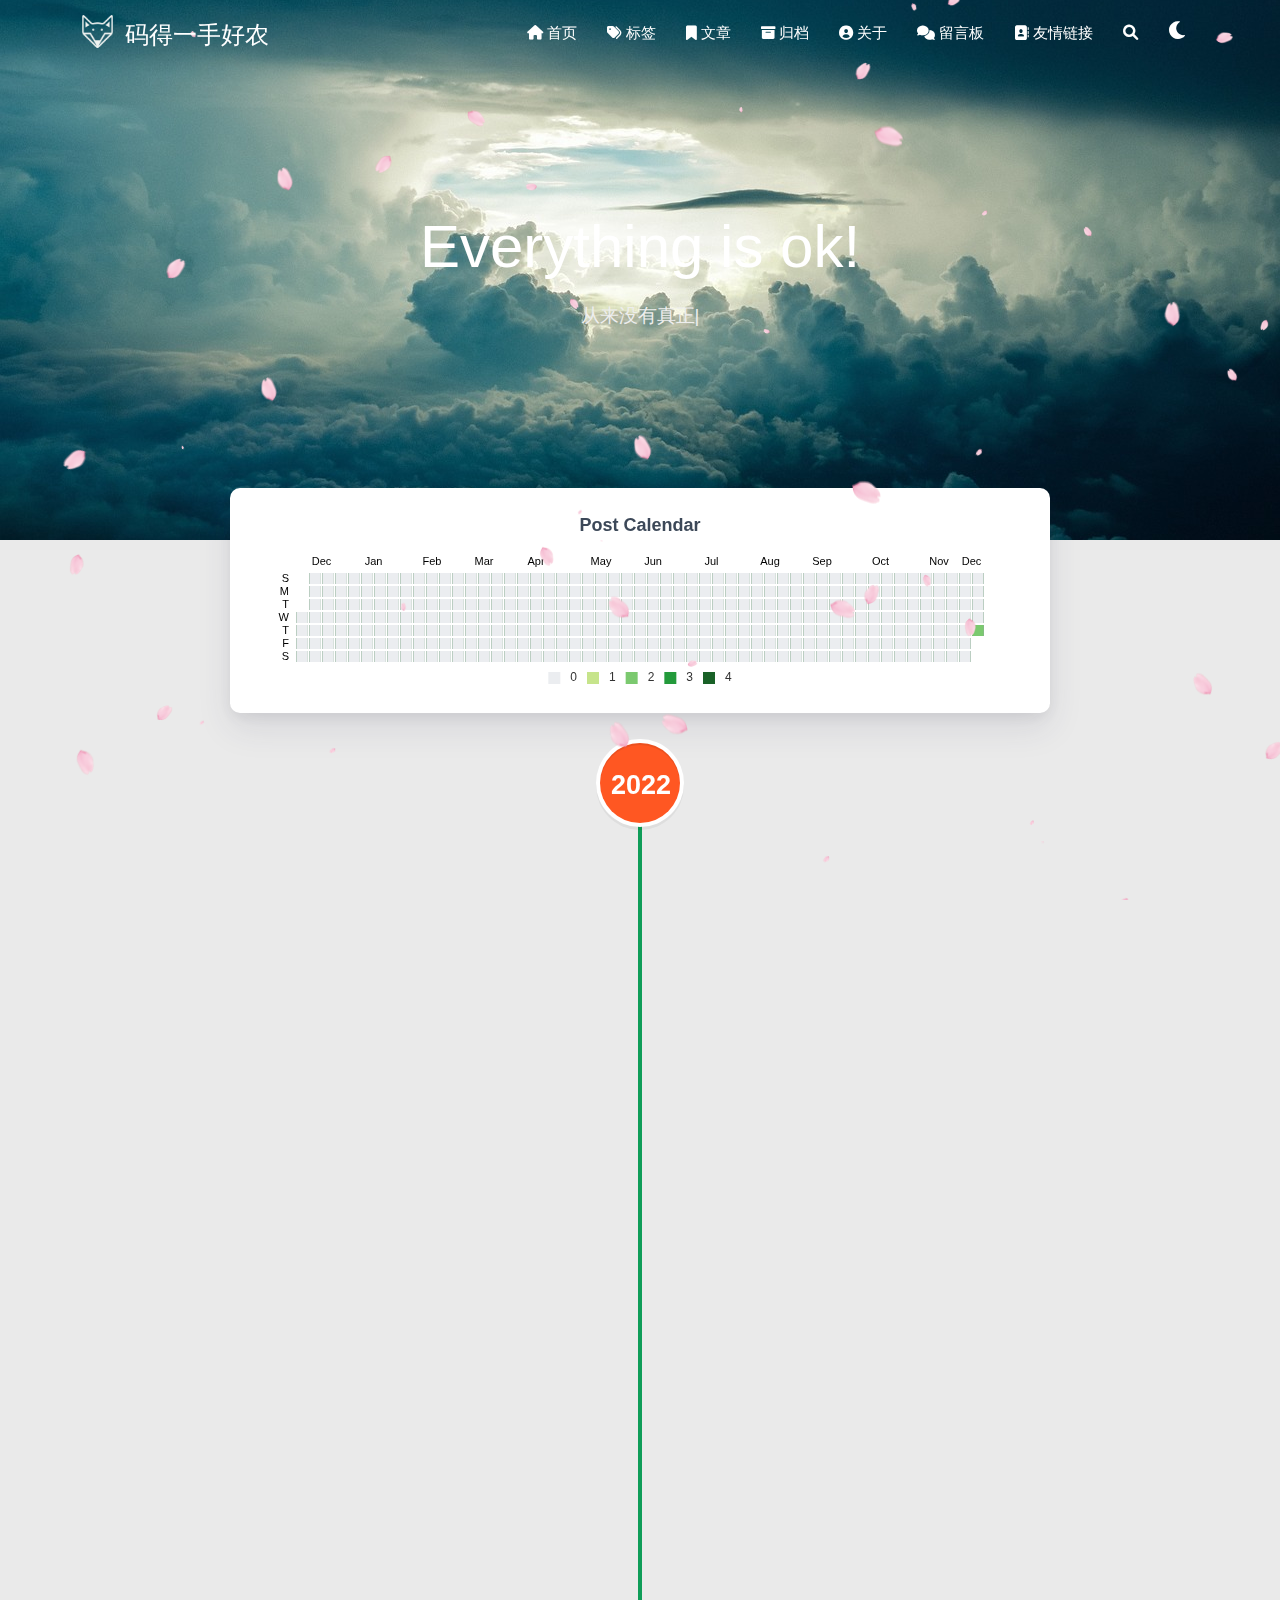
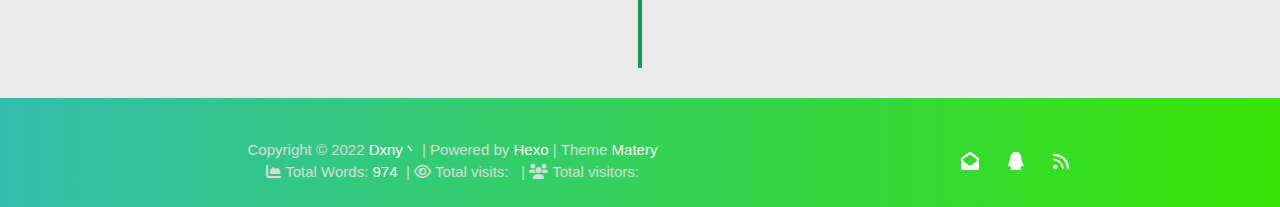
==== archives/index.html @ 0e5d5ebd "Site updated: 2022-12-08 14:45:37" ====
<!DOCTYPE HTML>
<html lang="zn-CN">


<head>
    <meta charset="utf-8">
    <meta name="keywords" content="Archives, 码得一手好农">
    <meta name="description" content="码得一手好农">
    <meta http-equiv="X-UA-Compatible" content="IE=edge">
    <meta name="viewport" content="width=device-width, initial-scale=1.0, user-scalable=no">
    <meta name="renderer" content="webkit|ie-stand|ie-comp">
    <meta name="mobile-web-app-capable" content="yes">
    <meta name="format-detection" content="telephone=no">
    <meta name="apple-mobile-web-app-capable" content="yes">
    <meta name="apple-mobile-web-app-status-bar-style" content="black-translucent">
    <meta name="referrer" content="no-referrer-when-downgrade">
    <!-- Global site tag (gtag.js) - Google Analytics -->


    <title>Archives | 码得一手好农</title>
    <link rel="icon" type="image/png" href="/favicon.png">
    


    <!-- bg-cover style     -->



<link rel="stylesheet" type="text/css" href="/libs/awesome/css/all.min.css">
<link rel="stylesheet" type="text/css" href="/libs/materialize/materialize.min.css">
<link rel="stylesheet" type="text/css" href="/libs/aos/aos.css">
<link rel="stylesheet" type="text/css" href="/libs/animate/animate.min.css">
<link rel="stylesheet" type="text/css" href="/libs/lightGallery/css/lightgallery.min.css">
<link rel="stylesheet" type="text/css" href="/css/matery.css">
<link rel="stylesheet" type="text/css" href="/css/my.css">
<link rel="stylesheet" type="text/css" href="/css/dark.css" media="none" onload="if(media!='all')media='all'">




    <link rel="stylesheet" href="/libs/tocbot/tocbot.css">
    <link rel="stylesheet" href="/css/post.css">




    
        <link rel="stylesheet" type="text/css" href="/css/reward.css">
    



    <script src="/libs/jquery/jquery-3.6.0.min.js"></script>

<meta name="generator" content="Hexo 6.3.0"><link rel="stylesheet" href="/css/prism-tomorrow.css" type="text/css"></head>


<body>
    <header class="navbar-fixed">
    <nav id="headNav" class="bg-color nav-transparent">
        <div id="navContainer" class="nav-wrapper container">
            <div class="brand-logo">
                <a href="/" class="waves-effect waves-light">
                    
                    <img src="/medias/logo.png" class="logo-img" alt="LOGO">
                    
                    <span class="logo-span">码得一手好农</span>
                </a>
            </div>
            

<a href="#" data-target="mobile-nav" class="sidenav-trigger button-collapse"><i class="fas fa-bars"></i></a>
<ul class="right nav-menu">
  
  <li class="hide-on-med-and-down nav-item">
    
    <a href="/" class="waves-effect waves-light">
      
      <i class="fas fa-home" style="zoom: 0.6;"></i>
      
      <span>首页</span>
    </a>
    
  </li>
  
  <li class="hide-on-med-and-down nav-item">
    
    <a href="/tags" class="waves-effect waves-light">
      
      <i class="fas fa-tags" style="zoom: 0.6;"></i>
      
      <span>标签</span>
    </a>
    
  </li>
  
  <li class="hide-on-med-and-down nav-item">
    
    <a href="/categories" class="waves-effect waves-light">
      
      <i class="fas fa-bookmark" style="zoom: 0.6;"></i>
      
      <span>文章</span>
    </a>
    
  </li>
  
  <li class="hide-on-med-and-down nav-item">
    
    <a href="/archives" class="waves-effect waves-light">
      
      <i class="fas fa-archive" style="zoom: 0.6;"></i>
      
      <span>归档</span>
    </a>
    
  </li>
  
  <li class="hide-on-med-and-down nav-item">
    
    <a href="/about" class="waves-effect waves-light">
      
      <i class="fas fa-user-circle" style="zoom: 0.6;"></i>
      
      <span>关于</span>
    </a>
    
  </li>
  
  <li class="hide-on-med-and-down nav-item">
    
    <a href="/contact" class="waves-effect waves-light">
      
      <i class="fas fa-comments" style="zoom: 0.6;"></i>
      
      <span>留言板</span>
    </a>
    
  </li>
  
  <li class="hide-on-med-and-down nav-item">
    
    <a href="/friends" class="waves-effect waves-light">
      
      <i class="fas fa-address-book" style="zoom: 0.6;"></i>
      
      <span>友情链接</span>
    </a>
    
  </li>
  
  <li>
    <a href="#searchModal" class="modal-trigger waves-effect waves-light">
      <i id="searchIcon" class="fas fa-search" title="Search" style="zoom: 0.85;"></i>
    </a>
  </li>
  <li>
    <a href="javascript:;" class="waves-effect waves-light" onclick="switchNightMode()" title="深色/浅色模式" >
      <i id="sum-moon-icon" class="fas fa-sun" style="zoom: 0.85;"></i>
    </a>
  </li>
</ul>


<div id="mobile-nav" class="side-nav sidenav">

    <div class="mobile-head bg-color">
        
        <img src="/medias/logo.png" class="logo-img circle responsive-img">
        
        <div class="logo-name">码得一手好农</div>
        <div class="logo-desc">
            
            Never really desperate, only the lost of the soul.
            
        </div>
    </div>

    <ul class="menu-list mobile-menu-list">
        
        <li class="m-nav-item">
	  
		<a href="/" class="waves-effect waves-light">
			
			    <i class="fa-fw fas fa-home"></i>
			
			首页
		</a>
          
        </li>
        
        <li class="m-nav-item">
	  
		<a href="/tags" class="waves-effect waves-light">
			
			    <i class="fa-fw fas fa-tags"></i>
			
			标签
		</a>
          
        </li>
        
        <li class="m-nav-item">
	  
		<a href="/categories" class="waves-effect waves-light">
			
			    <i class="fa-fw fas fa-bookmark"></i>
			
			文章
		</a>
          
        </li>
        
        <li class="m-nav-item">
	  
		<a href="/archives" class="waves-effect waves-light">
			
			    <i class="fa-fw fas fa-archive"></i>
			
			归档
		</a>
          
        </li>
        
        <li class="m-nav-item">
	  
		<a href="/about" class="waves-effect waves-light">
			
			    <i class="fa-fw fas fa-user-circle"></i>
			
			关于
		</a>
          
        </li>
        
        <li class="m-nav-item">
	  
		<a href="/contact" class="waves-effect waves-light">
			
			    <i class="fa-fw fas fa-comments"></i>
			
			留言板
		</a>
          
        </li>
        
        <li class="m-nav-item">
	  
		<a href="/friends" class="waves-effect waves-light">
			
			    <i class="fa-fw fas fa-address-book"></i>
			
			友情链接
		</a>
          
        </li>
        
        
        <li><div class="divider"></div></li>
        <li>
            <a href="https://github.com/blinkfox/hexo-theme-matery" class="waves-effect waves-light" target="_blank">
                <i class="fab fa-github-square fa-fw"></i>Fork Me
            </a>
        </li>
        
    </ul>
</div>


        </div>

        
            <style>
    .nav-transparent .github-corner {
        display: none !important;
    }

    .github-corner {
        position: absolute;
        z-index: 10;
        top: 0;
        right: 0;
        border: 0;
        transform: scale(1.1);
    }

    .github-corner svg {
        color: #0f9d58;
        fill: #fff;
        height: 64px;
        width: 64px;
    }

    .github-corner:hover .octo-arm {
        animation: a 0.56s ease-in-out;
    }

    .github-corner .octo-arm {
        animation: none;
    }

    @keyframes a {
        0%,
        to {
            transform: rotate(0);
        }
        20%,
        60% {
            transform: rotate(-25deg);
        }
        40%,
        80% {
            transform: rotate(10deg);
        }
    }
</style>

<a href="https://github.com/blinkfox/hexo-theme-matery" class="github-corner tooltipped hide-on-med-and-down" target="_blank"
   data-tooltip="Fork Me" data-position="left" data-delay="50">
    <svg viewBox="0 0 250 250" aria-hidden="true">
        <path d="M0,0 L115,115 L130,115 L142,142 L250,250 L250,0 Z"></path>
        <path d="M128.3,109.0 C113.8,99.7 119.0,89.6 119.0,89.6 C122.0,82.7 120.5,78.6 120.5,78.6 C119.2,72.0 123.4,76.3 123.4,76.3 C127.3,80.9 125.5,87.3 125.5,87.3 C122.9,97.6 130.6,101.9 134.4,103.2"
              fill="currentColor" style="transform-origin: 130px 106px;" class="octo-arm"></path>
        <path d="M115.0,115.0 C114.9,115.1 118.7,116.5 119.8,115.4 L133.7,101.6 C136.9,99.2 139.9,98.4 142.2,98.6 C133.8,88.0 127.5,74.4 143.8,58.0 C148.5,53.4 154.0,51.2 159.7,51.0 C160.3,49.4 163.2,43.6 171.4,40.1 C171.4,40.1 176.1,42.5 178.8,56.2 C183.1,58.6 187.2,61.8 190.9,65.4 C194.5,69.0 197.7,73.2 200.1,77.6 C213.8,80.2 216.3,84.9 216.3,84.9 C212.7,93.1 206.9,96.0 205.4,96.6 C205.1,102.4 203.0,107.8 198.3,112.5 C181.9,128.9 168.3,122.5 157.7,114.1 C157.9,116.9 156.7,120.9 152.7,124.9 L141.0,136.5 C139.8,137.7 141.6,141.9 141.8,141.8 Z"
              fill="currentColor" class="octo-body"></path>
    </svg>
</a>
        
    </nav>

</header>

    <div class="bg-cover pd-header about-cover">
    <div class="container">
    <div class="row">
    <div class="col s10 offset-s1 m8 offset-m2 l8 offset-l2">
        <div class="brand">
            <div class="title center-align">
                
                Everything is ok!
                
            </div>

            <div class="description center-align">
                
                <span id="subtitle"></span>
                <script src="/libs/typed/typed.js"></script>
                <script>
                    var typed = new Typed("#subtitle", {
                        strings: [ 
                            
                                "从来没有真正的绝境, 只有心灵的迷途",
                            
                                "Never really desperate, only the lost of the soul",
                            
                        ],
                        startDelay: 300,
                        typeSpeed: 100,
                        loop: true,
                        backSpeed: 50,
                        showCursor: true
                    });
                </script>
                
            </div>
        </div>
    </div>
</div>


<script>
    // 每天切换 banner 图.  Switch banner image every day.
    var bannerUrl = "/medias/banner/" + new Date().getDay() + '.jpg';
    $('.bg-cover').css('background-image', 'url(' + bannerUrl + ')');
</script>


    </div>
</div>

<main class="content">

    
    <div class="container archive-calendar">
    <div class="card">
        <div id="post-calendar" class="card-content"></div>
    </div>
</div>

<script type="text/javascript" src="/libs/echarts/echarts.min.js"></script>
<script type="text/javascript">
    let myChart = echarts.init(document.getElementById('post-calendar'));

    

    let option = {
        title: {
            top: 0,
            text: 'Post Calendar',
            left: 'center',
            textStyle: {
                color: '#3C4858'
            }
        },
        tooltip: {
            padding: 10,
            backgroundColor: '#555',
            borderColor: '#777',
            borderWidth: 1,
            formatter: function (obj) {
                var value = obj.value;
                return '<div style="font-size: 14px;">' + value[0] + '：' + value[1] + '</div>';
            }
        },
        visualMap: {
            show: true,
            showLabel: true,
            categories: [0, 1, 2, 3, 4],
            calculable: true,
            inRange: {
                symbol: 'rect',
                color: ['#ebedf0', '#c6e48b', '#7bc96f', '#239a3b', '#196127']
            },
            itemWidth: 12,
            itemHeight: 12,
            orient: 'horizontal',
            left: 'center',
            bottom: 0
        },
        calendar: [{
            left: 'center',
            range: ["2021-12-08", "2022-12-08"],
            cellSize: [13, 13],
            splitLine: {
                show: false
            },
            itemStyle: {
                color: '#196127',
                borderColor: '#fff',
                borderWidth: 2
            },
            yearLabel: {
                show: false
            },
            monthLabel: {
                nameMap: 'en',
                fontSize: 11
            },
            dayLabel: {
                formatter: '{start}  1st',
                nameMap: 'en',
                fontSize: 11
            }
        }],
        series: [{
            type: 'heatmap',
            coordinateSystem: 'calendar',
            calendarIndex: 0,
            data: [["2021-12-08", 0], ["2021-12-09", 0], ["2021-12-10", 0], ["2021-12-11", 0], ["2021-12-12", 0], ["2021-12-13", 0], ["2021-12-14", 0], ["2021-12-15", 0], ["2021-12-16", 0], ["2021-12-17", 0], ["2021-12-18", 0], ["2021-12-19", 0], ["2021-12-20", 0], ["2021-12-21", 0], ["2021-12-22", 0], ["2021-12-23", 0], ["2021-12-24", 0], ["2021-12-25", 0], ["2021-12-26", 0], ["2021-12-27", 0], ["2021-12-28", 0], ["2021-12-29", 0], ["2021-12-30", 0], ["2021-12-31", 0], ["2022-01-01", 0], ["2022-01-02", 0], ["2022-01-03", 0], ["2022-01-04", 0], ["2022-01-05", 0], ["2022-01-06", 0], ["2022-01-07", 0], ["2022-01-08", 0], ["2022-01-09", 0], ["2022-01-10", 0], ["2022-01-11", 0], ["2022-01-12", 0], ["2022-01-13", 0], ["2022-01-14", 0], ["2022-01-15", 0], ["2022-01-16", 0], ["2022-01-17", 0], ["2022-01-18", 0], ["2022-01-19", 0], ["2022-01-20", 0], ["2022-01-21", 0], ["2022-01-22", 0], ["2022-01-23", 0], ["2022-01-24", 0], ["2022-01-25", 0], ["2022-01-26", 0], ["2022-01-27", 0], ["2022-01-28", 0], ["2022-01-29", 0], ["2022-01-30", 0], ["2022-01-31", 0], ["2022-02-01", 0], ["2022-02-02", 0], ["2022-02-03", 0], ["2022-02-04", 0], ["2022-02-05", 0], ["2022-02-06", 0], ["2022-02-07", 0], ["2022-02-08", 0], ["2022-02-09", 0], ["2022-02-10", 0], ["2022-02-11", 0], ["2022-02-12", 0], ["2022-02-13", 0], ["2022-02-14", 0], ["2022-02-15", 0], ["2022-02-16", 0], ["2022-02-17", 0], ["2022-02-18", 0], ["2022-02-19", 0], ["2022-02-20", 0], ["2022-02-21", 0], ["2022-02-22", 0], ["2022-02-23", 0], ["2022-02-24", 0], ["2022-02-25", 0], ["2022-02-26", 0], ["2022-02-27", 0], ["2022-02-28", 0], ["2022-03-01", 0], ["2022-03-02", 0], ["2022-03-03", 0], ["2022-03-04", 0], ["2022-03-05", 0], ["2022-03-06", 0], ["2022-03-07", 0], ["2022-03-08", 0], ["2022-03-09", 0], ["2022-03-10", 0], ["2022-03-11", 0], ["2022-03-12", 0], ["2022-03-13", 0], ["2022-03-14", 0], ["2022-03-15", 0], ["2022-03-16", 0], ["2022-03-17", 0], ["2022-03-18", 0], ["2022-03-19", 0], ["2022-03-20", 0], ["2022-03-21", 0], ["2022-03-22", 0], ["2022-03-23", 0], ["2022-03-24", 0], ["2022-03-25", 0], ["2022-03-26", 0], ["2022-03-27", 0], ["2022-03-28", 0], ["2022-03-29", 0], ["2022-03-30", 0], ["2022-03-31", 0], ["2022-04-01", 0], ["2022-04-02", 0], ["2022-04-03", 0], ["2022-04-04", 0], ["2022-04-05", 0], ["2022-04-06", 0], ["2022-04-07", 0], ["2022-04-08", 0], ["2022-04-09", 0], ["2022-04-10", 0], ["2022-04-11", 0], ["2022-04-12", 0], ["2022-04-13", 0], ["2022-04-14", 0], ["2022-04-15", 0], ["2022-04-16", 0], ["2022-04-17", 0], ["2022-04-18", 0], ["2022-04-19", 0], ["2022-04-20", 0], ["2022-04-21", 0], ["2022-04-22", 0], ["2022-04-23", 0], ["2022-04-24", 0], ["2022-04-25", 0], ["2022-04-26", 0], ["2022-04-27", 0], ["2022-04-28", 0], ["2022-04-29", 0], ["2022-04-30", 0], ["2022-05-01", 0], ["2022-05-02", 0], ["2022-05-03", 0], ["2022-05-04", 0], ["2022-05-05", 0], ["2022-05-06", 0], ["2022-05-07", 0], ["2022-05-08", 0], ["2022-05-09", 0], ["2022-05-10", 0], ["2022-05-11", 0], ["2022-05-12", 0], ["2022-05-13", 0], ["2022-05-14", 0], ["2022-05-15", 0], ["2022-05-16", 0], ["2022-05-17", 0], ["2022-05-18", 0], ["2022-05-19", 0], ["2022-05-20", 0], ["2022-05-21", 0], ["2022-05-22", 0], ["2022-05-23", 0], ["2022-05-24", 0], ["2022-05-25", 0], ["2022-05-26", 0], ["2022-05-27", 0], ["2022-05-28", 0], ["2022-05-29", 0], ["2022-05-30", 0], ["2022-05-31", 0], ["2022-06-01", 0], ["2022-06-02", 0], ["2022-06-03", 0], ["2022-06-04", 0], ["2022-06-05", 0], ["2022-06-06", 0], ["2022-06-07", 0], ["2022-06-08", 0], ["2022-06-09", 0], ["2022-06-10", 0], ["2022-06-11", 0], ["2022-06-12", 0], ["2022-06-13", 0], ["2022-06-14", 0], ["2022-06-15", 0], ["2022-06-16", 0], ["2022-06-17", 0], ["2022-06-18", 0], ["2022-06-19", 0], ["2022-06-20", 0], ["2022-06-21", 0], ["2022-06-22", 0], ["2022-06-23", 0], ["2022-06-24", 0], ["2022-06-25", 0], ["2022-06-26", 0], ["2022-06-27", 0], ["2022-06-28", 0], ["2022-06-29", 0], ["2022-06-30", 0], ["2022-07-01", 0], ["2022-07-02", 0], ["2022-07-03", 0], ["2022-07-04", 0], ["2022-07-05", 0], ["2022-07-06", 0], ["2022-07-07", 0], ["2022-07-08", 0], ["2022-07-09", 0], ["2022-07-10", 0], ["2022-07-11", 0], ["2022-07-12", 0], ["2022-07-13", 0], ["2022-07-14", 0], ["2022-07-15", 0], ["2022-07-16", 0], ["2022-07-17", 0], ["2022-07-18", 0], ["2022-07-19", 0], ["2022-07-20", 0], ["2022-07-21", 0], ["2022-07-22", 0], ["2022-07-23", 0], ["2022-07-24", 0], ["2022-07-25", 0], ["2022-07-26", 0], ["2022-07-27", 0], ["2022-07-28", 0], ["2022-07-29", 0], ["2022-07-30", 0], ["2022-07-31", 0], ["2022-08-01", 0], ["2022-08-02", 0], ["2022-08-03", 0], ["2022-08-04", 0], ["2022-08-05", 0], ["2022-08-06", 0], ["2022-08-07", 0], ["2022-08-08", 0], ["2022-08-09", 0], ["2022-08-10", 0], ["2022-08-11", 0], ["2022-08-12", 0], ["2022-08-13", 0], ["2022-08-14", 0], ["2022-08-15", 0], ["2022-08-16", 0], ["2022-08-17", 0], ["2022-08-18", 0], ["2022-08-19", 0], ["2022-08-20", 0], ["2022-08-21", 0], ["2022-08-22", 0], ["2022-08-23", 0], ["2022-08-24", 0], ["2022-08-25", 0], ["2022-08-26", 0], ["2022-08-27", 0], ["2022-08-28", 0], ["2022-08-29", 0], ["2022-08-30", 0], ["2022-08-31", 0], ["2022-09-01", 0], ["2022-09-02", 0], ["2022-09-03", 0], ["2022-09-04", 0], ["2022-09-05", 0], ["2022-09-06", 0], ["2022-09-07", 0], ["2022-09-08", 0], ["2022-09-09", 0], ["2022-09-10", 0], ["2022-09-11", 0], ["2022-09-12", 0], ["2022-09-13", 0], ["2022-09-14", 0], ["2022-09-15", 0], ["2022-09-16", 0], ["2022-09-17", 0], ["2022-09-18", 0], ["2022-09-19", 0], ["2022-09-20", 0], ["2022-09-21", 0], ["2022-09-22", 0], ["2022-09-23", 0], ["2022-09-24", 0], ["2022-09-25", 0], ["2022-09-26", 0], ["2022-09-27", 0], ["2022-09-28", 0], ["2022-09-29", 0], ["2022-09-30", 0], ["2022-10-01", 0], ["2022-10-02", 0], ["2022-10-03", 0], ["2022-10-04", 0], ["2022-10-05", 0], ["2022-10-06", 0], ["2022-10-07", 0], ["2022-10-08", 0], ["2022-10-09", 0], ["2022-10-10", 0], ["2022-10-11", 0], ["2022-10-12", 0], ["2022-10-13", 0], ["2022-10-14", 0], ["2022-10-15", 0], ["2022-10-16", 0], ["2022-10-17", 0], ["2022-10-18", 0], ["2022-10-19", 0], ["2022-10-20", 0], ["2022-10-21", 0], ["2022-10-22", 0], ["2022-10-23", 0], ["2022-10-24", 0], ["2022-10-25", 0], ["2022-10-26", 0], ["2022-10-27", 0], ["2022-10-28", 0], ["2022-10-29", 0], ["2022-10-30", 0], ["2022-10-31", 0], ["2022-11-01", 0], ["2022-11-02", 0], ["2022-11-03", 0], ["2022-11-04", 0], ["2022-11-05", 0], ["2022-11-06", 0], ["2022-11-07", 0], ["2022-11-08", 0], ["2022-11-09", 0], ["2022-11-10", 0], ["2022-11-11", 0], ["2022-11-12", 0], ["2022-11-13", 0], ["2022-11-14", 0], ["2022-11-15", 0], ["2022-11-16", 0], ["2022-11-17", 0], ["2022-11-18", 0], ["2022-11-19", 0], ["2022-11-20", 0], ["2022-11-21", 0], ["2022-11-22", 0], ["2022-11-23", 0], ["2022-11-24", 0], ["2022-11-25", 0], ["2022-11-26", 0], ["2022-11-27", 0], ["2022-11-28", 0], ["2022-11-29", 0], ["2022-11-30", 0], ["2022-12-01", 0], ["2022-12-02", 0], ["2022-12-03", 0], ["2022-12-04", 0], ["2022-12-05", 0], ["2022-12-06", 0], ["2022-12-07", 0], ["2022-12-08", 2]]
        }]

    };

    myChart.setOption(option);
</script>

    

    

    <div id="cd-timeline" class="container">
        
        <div class="cd-timeline-block">

            
            
            
            <div class="cd-timeline-img year" data-aos="zoom-in-up">
                <a href="/archives/2022">2022</a>
            </div>
            

            
            
            
            <div class="cd-timeline-img month" data-aos="zoom-in-up">
                <a href="/archives/2022/12">12</a>
            </div>
            

            
            <div class="cd-timeline-img day" data-aos="zoom-in-up">
                <span>08</span>
            </div>
            <article class="cd-timeline-content" data-aos="fade-up">
                <div class="article col s12 m6">
                    <div class="card">
                        <a href="/2022/12/08/%E5%85%B3%E4%BA%8E%E9%83%A8%E7%BD%B2hexo%E6%95%99%E7%A8%8B/">
                            <div class="card-image">
                                
                                <img src="https://pic.imgdb.cn/item/63918332b1fccdcd369b5c14.png" class="responsive-img" alt="关于部署hexo教程">
                                
                                <span class="card-title">关于部署hexo教程</span>
                            </div>
                        </a>
                        <div class="card-content article-content">
                            <div class="summary block-with-text">
                                
                                    hexo,nodejs,cmd
                                
                            </div>
                            <div class="publish-info">
                                <span class="publish-date">
                                    <i class="far fa-clock fa-fw icon-date"></i>2022-12-08
                                </span>
                                <span class="publish-author">
                                    
                                    <i class="fas fa-bookmark fa-fw icon-category"></i>
                                    
                                    <a href="/categories/Markdown/" class="post-category">
                                    Markdown
                                    </a>
                                    
                                    
                                </span>
                            </div>
                        </div>

                        
                        <div class="card-action article-tags">
                            
                            <a href="/tags/Typora/"><span class="chip bg-color">Typora</span></a>
                            
                            <a href="/tags/Markdown/"><span class="chip bg-color">Markdown</span></a>
                            
                        </div>
                        
                    </div>
                </div>
            </article>
        </div>
        
        <div class="cd-timeline-block">

            
            

            
            

            
            <div class="cd-timeline-img day" data-aos="zoom-in-up">
                <span>08</span>
            </div>
            <article class="cd-timeline-content" data-aos="fade-up">
                <div class="article col s12 m6">
                    <div class="card">
                        <a href="/2022/12/08/hello-world/">
                            <div class="card-image">
                                
                                
                                <img src="/medias/featureimages/12.jpg" class="responsive-img" alt="Hello World">
                                
                                <span class="card-title">Hello World</span>
                            </div>
                        </a>
                        <div class="card-content article-content">
                            <div class="summary block-with-text">
                                
                                    Welcome to Hexo! This is your very first post. Check documentation for more info. If you get any problems when using Hex
                                
                            </div>
                            <div class="publish-info">
                                <span class="publish-date">
                                    <i class="far fa-clock fa-fw icon-date"></i>2022-12-08
                                </span>
                                <span class="publish-author">
                                    
                                    <i class="fas fa-user fa-fw"></i>
                                    Dxny丶
                                    
                                </span>
                            </div>
                        </div>

                        
                    </div>
                </div>
            </article>
        </div>
        
    </div>

</main>




    <footer class="page-footer bg-color">
    
        <link rel="stylesheet" href="/libs/aplayer/APlayer.min.css">
<style>
    .aplayer .aplayer-lrc p {
        
        display: none;
        
        font-size: 12px;
        font-weight: 700;
        line-height: 16px !important;
    }

    .aplayer .aplayer-lrc p.aplayer-lrc-current {
        
        display: none;
        
        font-size: 15px;
        color: #42b983;
    }

    
    .aplayer.aplayer-fixed.aplayer-narrow .aplayer-body {
        left: -66px !important;
    }

    .aplayer.aplayer-fixed.aplayer-narrow .aplayer-body:hover {
        left: 0px !important;
    }

    
</style>
<div class="">
    
    <div class="row">
        <meting-js class="col l8 offset-l2 m10 offset-m1 s12"
                   server="netease"
                   type="playlist"
                   id="868565777"
                   fixed='true'
                   autoplay='false'
                   theme='#42b983'
                   loop='all'
                   order='random'
                   preload='auto'
                   volume='0.7'
                   list-folded='true'
        >
        </meting-js>
    </div>
</div>

<script src="/libs/aplayer/APlayer.min.js"></script>
<script src="/libs/aplayer/Meting.min.js"></script>

    

    <div class="container row center-align"
         style="margin-bottom: 0px !important;">
        <div class="col s12 m8 l8 copy-right">
            Copyright&nbsp;&copy;
            
                <span id="year">2022</span>
            
            <a href="/about" target="_blank">Dxny丶</a>
            |&nbsp;Powered by&nbsp;<a href="https://hexo.io/" target="_blank">Hexo</a>
            |&nbsp;Theme&nbsp;<a href="https://github.com/blinkfox/hexo-theme-matery" target="_blank">Matery</a>
            <br>
            
                &nbsp;<i class="fas fa-chart-area"></i>&nbsp;Total Words:&nbsp;<span
                        class="white-color">974</span>
            
            
            
                
            
            
                <span id="busuanzi_container_site_pv">
                &nbsp;|&nbsp;<i class="far fa-eye"></i>&nbsp;Total visits:&nbsp;
                    <span id="busuanzi_value_site_pv" class="white-color"></span>
            </span>
            
            
                <span id="busuanzi_container_site_uv">
                &nbsp;|&nbsp;<i class="fas fa-users"></i>&nbsp;Total visitors:&nbsp;
                    <span id="busuanzi_value_site_uv" class="white-color"></span>
            </span>
            
            <br>

            <!-- 运行天数提醒. -->
            
            <br>
            
        </div>
        <div class="col s12 m4 l4 social-link social-statis">


    <a href="mailto:911394105@qq.com" class="tooltipped" target="_blank" data-tooltip="邮件联系我" data-position="top" data-delay="50">
        <i class="fas fa-envelope-open"></i>
    </a>







    <a href="tencent://AddContact/?fromId=50&fromSubId=1&subcmd=all&uin=911394105" class="tooltipped" target="_blank" data-tooltip="QQ联系我: 911394105" data-position="top" data-delay="50">
        <i class="fab fa-qq"></i>
    </a>







    <a href="/atom.xml" class="tooltipped" target="_blank" data-tooltip="RSS 订阅" data-position="top" data-delay="50">
        <i class="fas fa-rss"></i>
    </a>

</div>
    </div>
</footer>

<div class="progress-bar"></div>


    <!-- 搜索遮罩框 -->
<div id="searchModal" class="modal">
    <div class="modal-content">
        <div class="search-header">
            <span class="title"><i class="fas fa-search"></i>&nbsp;&nbsp;Search</span>
            <input type="search" id="searchInput" name="s" placeholder="Please enter a search keyword"
                   class="search-input">
        </div>
        <div id="searchResult"></div>
    </div>
</div>

<script type="text/javascript">
$(function () {
    var searchFunc = function (path, search_id, content_id) {
        'use strict';
        $.ajax({
            url: path,
            dataType: "xml",
            success: function (xmlResponse) {
                // get the contents from search data
                var datas = $("entry", xmlResponse).map(function () {
                    return {
                        title: $("title", this).text(),
                        content: $("content", this).text(),
                        url: $("url", this).text()
                    };
                }).get();
                var $input = document.getElementById(search_id);
                var $resultContent = document.getElementById(content_id);
                $input.addEventListener('input', function () {
                    var str = '<ul class=\"search-result-list\">';
                    var keywords = this.value.trim().toLowerCase().split(/[\s\-]+/);
                    $resultContent.innerHTML = "";
                    if (this.value.trim().length <= 0) {
                        return;
                    }
                    // perform local searching
                    datas.forEach(function (data) {
                        var isMatch = true;
                        var data_title = data.title.trim().toLowerCase();
                        var data_content = data.content.trim().replace(/<[^>]+>/g, "").toLowerCase();
                        var data_url = data.url;
                        data_url = data_url.indexOf('/') === 0 ? data.url : '/' + data_url;
                        var index_title = -1;
                        var index_content = -1;
                        var first_occur = -1;
                        // only match artiles with not empty titles and contents
                        if (data_title !== '' && data_content !== '') {
                            keywords.forEach(function (keyword, i) {
                                index_title = data_title.indexOf(keyword);
                                index_content = data_content.indexOf(keyword);
                                if (index_title < 0 && index_content < 0) {
                                    isMatch = false;
                                } else {
                                    if (index_content < 0) {
                                        index_content = 0;
                                    }
                                    if (i === 0) {
                                        first_occur = index_content;
                                    }
                                }
                            });
                        }
                        // show search results
                        if (isMatch) {
                            str += "<li><a href='" + data_url + "' class='search-result-title'>" + data_title + "</a>";
                            var content = data.content.trim().replace(/<[^>]+>/g, "");
                            if (first_occur >= 0) {
                                // cut out 100 characters
                                var start = first_occur - 20;
                                var end = first_occur + 80;
                                if (start < 0) {
                                    start = 0;
                                }
                                if (start === 0) {
                                    end = 100;
                                }
                                if (end > content.length) {
                                    end = content.length;
                                }
                                var match_content = content.substr(start, end);
                                // highlight all keywords
                                keywords.forEach(function (keyword) {
                                    var regS = new RegExp(keyword, "gi");
                                    match_content = match_content.replace(regS, "<em class=\"search-keyword\">" + keyword + "</em>");
                                });

                                str += "<p class=\"search-result\">" + match_content + "...</p>"
                            }
                            str += "</li>";
                        }
                    });
                    str += "</ul>";
                    $resultContent.innerHTML = str;
                });
            }
        });
    };

    searchFunc('/search.xml', 'searchInput', 'searchResult');
});
</script>

    <!-- 白天和黑夜主题 -->
<div class="stars-con">
    <div id="stars"></div>
    <div id="stars2"></div>
    <div id="stars3"></div>  
</div>

<script>
    function switchNightMode() {
        $('<div class="Cuteen_DarkSky"><div class="Cuteen_DarkPlanet"></div></div>').appendTo($('body')),
        setTimeout(function () {
            $('body').hasClass('DarkMode') 
            ? ($('body').removeClass('DarkMode'), localStorage.setItem('isDark', '0'), $('#sum-moon-icon').removeClass("fa-sun").addClass('fa-moon')) 
            : ($('body').addClass('DarkMode'), localStorage.setItem('isDark', '1'), $('#sum-moon-icon').addClass("fa-sun").removeClass('fa-moon')),
            
            setTimeout(function () {
            $('.Cuteen_DarkSky').fadeOut(1e3, function () {
                $(this).remove()
            })
            }, 2e3)
        })
    }
</script>

    <!-- 回到顶部按钮 -->
<div id="backTop" class="top-scroll">
    <a class="btn-floating btn-large waves-effect waves-light" href="#!">
        <i class="fas fa-arrow-up"></i>
    </a>
</div>


    <script src="/libs/materialize/materialize.min.js"></script>
    <script src="/libs/masonry/masonry.pkgd.min.js"></script>
    <script src="/libs/aos/aos.js"></script>
    <script src="/libs/scrollprogress/scrollProgress.min.js"></script>
    <script src="/libs/lightGallery/js/lightgallery-all.min.js"></script>
    <script src="/js/matery.js"></script>

    

    
        
        <script type="text/javascript">
            // 只在桌面版网页启用特效
            var windowWidth = $(window).width();
            if (windowWidth > 768) {
                document.write('<script type="text/javascript" src="/libs/others/sakura.js"><\/script>');
            }
        </script>
    

    <!-- 雪花特效 -->
    

    <!-- 鼠标星星特效 -->
    

     
        <script src="https://ssl.captcha.qq.com/TCaptcha.js"></script>
        <script src="/libs/others/TencentCaptcha.js"></script>
        <button id="TencentCaptcha" data-appid="xxxxxxxxxx" data-cbfn="callback" type="button" hidden></button>
    

    <!-- Baidu Analytics -->

    <!-- Baidu Push -->

<script>
    (function () {
        var bp = document.createElement('script');
        var curProtocol = window.location.protocol.split(':')[0];
        if (curProtocol === 'https') {
            bp.src = 'https://zz.bdstatic.com/linksubmit/push.js';
        } else {
            bp.src = 'http://push.zhanzhang.baidu.com/push.js';
        }
        var s = document.getElementsByTagName("script")[0];
        s.parentNode.insertBefore(bp, s);
    })();
</script>

    
    <script src="/libs/others/clicklove.js" async="async"></script>
    
    
    <script async src="/libs/others/busuanzi.pure.mini.js"></script>
    

    

    

    <!--腾讯兔小巢-->
    
    

    

    

    
    <script src="/libs/instantpage/instantpage.js" type="module"></script>
    

</body>

</html>
---- libs/lightGallery/css/lightgallery.min.css ----
@font-face{font-family:lg;src:url(../fonts/lg.ttf?22t19m) format("truetype"),url(../fonts/lg.woff?22t19m) format("woff"),url(../fonts/lg.svg?22t19m#lg) format("svg");font-weight:400;font-style:normal;font-display:block}.lg-icon{font-family:lg!important;speak:never;font-style:normal;font-weight:400;font-variant:normal;text-transform:none;line-height:1;-webkit-font-smoothing:antialiased;-moz-osx-font-smoothing:grayscale}.lg-actions .lg-next,.lg-actions .lg-prev{background-color:rgba(0,0,0,.45);border-radius:2px;color:#999;cursor:pointer;display:block;font-size:22px;margin-top:-10px;padding:8px 10px 9px;position:absolute;top:50%;z-index:1080;border:none;outline:0}.lg-actions .lg-next.disabled,.lg-actions .lg-prev.disabled{pointer-events:none;opacity:.5}.lg-actions .lg-next:hover,.lg-actions .lg-prev:hover{color:#FFF}.lg-actions .lg-next{right:20px}.lg-actions .lg-next:before{content:"\e095"}.lg-actions .lg-prev{left:20px}.lg-actions .lg-prev:after{content:"\e094"}@-webkit-keyframes lg-right-end{0%,100%{left:0}50%{left:-30px}}@-moz-keyframes lg-right-end{0%,100%{left:0}50%{left:-30px}}@-ms-keyframes lg-right-end{0%,100%{left:0}50%{left:-30px}}@keyframes lg-right-end{0%,100%{left:0}50%{left:-30px}}@-webkit-keyframes lg-left-end{0%,100%{left:0}50%{left:30px}}@-moz-keyframes lg-left-end{0%,100%{left:0}50%{left:30px}}@-ms-keyframes lg-left-end{0%,100%{left:0}50%{left:30px}}@keyframes lg-left-end{0%,100%{left:0}50%{left:30px}}.lg-outer.lg-right-end .lg-object{-webkit-animation:lg-right-end .3s;-o-animation:lg-right-end .3s;animation:lg-right-end .3s;position:relative}.lg-outer.lg-left-end .lg-object{-webkit-animation:lg-left-end .3s;-o-animation:lg-left-end .3s;animation:lg-left-end .3s;position:relative}.lg-toolbar{z-index:1082;left:0;position:absolute;top:0;width:100%;background-color:rgba(0,0,0,.45)}.lg-toolbar .lg-icon{color:#999;cursor:pointer;float:right;font-size:24px;height:47px;line-height:27px;padding:10px 0;text-align:center;width:50px;text-decoration:none!important;outline:0;background:0 0;border:none;box-shadow:none;-webkit-transition:color .2s linear;-o-transition:color .2s linear;transition:color .2s linear}.lg-toolbar .lg-icon:hover{color:#FFF}.lg-toolbar .lg-close:after{content:"\e070"}.lg-toolbar .lg-download:after{content:"\e0f2"}.lg-sub-html{background-color:rgba(0,0,0,.45);bottom:0;color:#EEE;font-size:16px;left:0;padding:10px 40px;position:fixed;right:0;text-align:center;z-index:1080}.lg-sub-html h4{margin:0;font-size:13px;font-weight:700}.lg-sub-html p{font-size:12px;margin:5px 0 0}#lg-counter{color:#999;display:inline-block;font-size:16px;padding-left:20px;padding-top:12px;vertical-align:middle}.lg-next,.lg-prev,.lg-toolbar{opacity:1;-webkit-transition:-webkit-transform .35s cubic-bezier(0,0,.25,1) 0s,opacity .35s cubic-bezier(0,0,.25,1) 0s,color .2s linear;-moz-transition:-moz-transform .35s cubic-bezier(0,0,.25,1) 0s,opacity .35s cubic-bezier(0,0,.25,1) 0s,color .2s linear;-o-transition:-o-transform .35s cubic-bezier(0,0,.25,1) 0s,opacity .35s cubic-bezier(0,0,.25,1) 0s,color .2s linear;transition:transform .35s cubic-bezier(0,0,.25,1) 0s,opacity .35s cubic-bezier(0,0,.25,1) 0s,color .2s linear}.lg-hide-items .lg-prev{opacity:0;-webkit-transform:translate3d(-10px,0,0);transform:translate3d(-10px,0,0)}.lg-hide-items .lg-next{opacity:0;-webkit-transform:translate3d(10px,0,0);transform:translate3d(10px,0,0)}.lg-hide-items .lg-toolbar{opacity:0;-webkit-transform:translate3d(0,-10px,0);transform:translate3d(0,-10px,0)}body:not(.lg-from-hash) .lg-outer.lg-start-zoom .lg-object{-webkit-transform:scale3d(.5,.5,.5);transform:scale3d(.5,.5,.5);opacity:0;-webkit-transition:-webkit-transform 250ms cubic-bezier(0,0,.25,1) 0s,opacity 250ms cubic-bezier(0,0,.25,1)!important;-moz-transition:-moz-transform 250ms cubic-bezier(0,0,.25,1) 0s,opacity 250ms cubic-bezier(0,0,.25,1)!important;-o-transition:-o-transform 250ms cubic-bezier(0,0,.25,1) 0s,opacity 250ms cubic-bezier(0,0,.25,1)!important;transition:transform 250ms cubic-bezier(0,0,.25,1) 0s,opacity 250ms cubic-bezier(0,0,.25,1)!important;-webkit-transform-origin:50% 50%;-moz-transform-origin:50% 50%;-ms-transform-origin:50% 50%;transform-origin:50% 50%}body:not(.lg-from-hash) .lg-outer.lg-start-zoom .lg-item.lg-complete .lg-object{-webkit-transform:scale3d(1,1,1);transform:scale3d(1,1,1);opacity:1}.lg-outer .lg-thumb-outer{background-color:#0D0A0A;bottom:0;position:absolute;width:100%;z-index:1080;max-height:350px;-webkit-transform:translate3d(0,100%,0);transform:translate3d(0,100%,0);-webkit-transition:-webkit-transform .25s cubic-bezier(0,0,.25,1) 0s;-moz-transition:-moz-transform .25s cubic-bezier(0,0,.25,1) 0s;-o-transition:-o-transform .25s cubic-bezier(0,0,.25,1) 0s;transition:transform .25s cubic-bezier(0,0,.25,1) 0s}.lg-outer .lg-thumb-outer.lg-grab .lg-thumb-item{cursor:-webkit-grab;cursor:-moz-grab;cursor:-o-grab;cursor:-ms-grab;cursor:grab}.lg-outer .lg-thumb-outer.lg-grabbing .lg-thumb-item{cursor:move;cursor:-webkit-grabbing;cursor:-moz-grabbing;cursor:-o-grabbing;cursor:-ms-grabbing;cursor:grabbing}.lg-outer .lg-thumb-outer.lg-dragging .lg-thumb{-webkit-transition-duration:0s!important;transition-duration:0s!important}.lg-outer.lg-thumb-open .lg-thumb-outer{-webkit-transform:translate3d(0,0,0);transform:translate3d(0,0,0)}.lg-outer .lg-thumb{padding:10px 0;height:100%;margin-bottom:-5px}.lg-outer .lg-thumb-item{cursor:pointer;float:left;overflow:hidden;height:100%;border:2px solid #FFF;border-radius:4px;margin-bottom:5px}@media (min-width:1025px){.lg-outer .lg-thumb-item{-webkit-transition:border-color .25s ease;-o-transition:border-color .25s ease;transition:border-color .25s ease}}.lg-outer .lg-thumb-item.active,.lg-outer .lg-thumb-item:hover{border-color:#a90707}.lg-outer .lg-thumb-item img{width:100%;height:100%;object-fit:cover}.lg-outer.lg-has-thumb .lg-item{padding-bottom:120px}.lg-outer.lg-can-toggle .lg-item{padding-bottom:0}.lg-outer.lg-pull-caption-up .lg-sub-html{-webkit-transition:bottom .25s ease;-o-transition:bottom .25s ease;transition:bottom .25s ease}.lg-outer.lg-pull-caption-up.lg-thumb-open .lg-sub-html{bottom:100px}.lg-outer .lg-toogle-thumb{background-color:#0D0A0A;border-radius:2px 2px 0 0;color:#999;cursor:pointer;font-size:24px;height:39px;line-height:27px;padding:5px 0;position:absolute;right:20px;text-align:center;top:-39px;width:50px;outline:0;border:none}.lg-outer .lg-toogle-thumb:after{content:"\e1ff"}.lg-outer .lg-toogle-thumb:hover{color:#FFF}.lg-outer .lg-video-cont{display:inline-block;vertical-align:middle;max-width:1140px;max-height:100%;width:100%;padding:0 5px}.lg-outer .lg-video{width:100%;height:0;padding-bottom:56.25%;overflow:hidden;position:relative}.lg-outer .lg-video .lg-object{display:inline-block;position:absolute;top:0;left:0;width:100%!important;height:100%!important}.lg-outer .lg-video .lg-video-play{width:84px;height:59px;position:absolute;left:50%;top:50%;margin-left:-42px;margin-top:-30px;z-index:1080;cursor:pointer}.lg-outer .lg-has-iframe .lg-video{-webkit-overflow-scrolling:touch;overflow:auto}.lg-outer .lg-has-vimeo .lg-video-play{background:url(../img/vimeo-play.png) no-repeat}.lg-outer .lg-has-vimeo:hover .lg-video-play{background:url(../img/vimeo-play.png) 0 -58px no-repeat}.lg-outer .lg-has-html5 .lg-video-play{background:url(../img/video-play.png) no-repeat;height:64px;margin-left:-32px;margin-top:-32px;width:64px;opacity:.8}.lg-outer .lg-has-html5:hover .lg-video-play{opacity:1}.lg-outer .lg-has-youtube .lg-video-play{background:url(../img/youtube-play.png) no-repeat}.lg-outer .lg-has-youtube:hover .lg-video-play{background:url(../img/youtube-play.png) 0 -60px no-repeat}.lg-outer .lg-video-object{width:100%!important;height:100%!important;position:absolute;top:0;left:0}.lg-outer .lg-has-video .lg-video-object{visibility:hidden}.lg-outer .lg-has-video.lg-video-playing .lg-object,.lg-outer .lg-has-video.lg-video-playing .lg-video-play{display:none}.lg-outer .lg-has-video.lg-video-playing .lg-video-object{visibility:visible}.lg-progress-bar{background-color:#333;height:5px;left:0;position:absolute;top:0;width:100%;z-index:1083;opacity:0;-webkit-transition:opacity 80ms ease 0s;-moz-transition:opacity 80ms ease 0s;-o-transition:opacity 80ms ease 0s;transition:opacity 80ms ease 0s}.lg-progress-bar .lg-progress{background-color:#a90707;height:5px;width:0}.lg-progress-bar.lg-start .lg-progress{width:100%}.lg-show-autoplay .lg-progress-bar{opacity:1}.lg-autoplay-button:after{content:"\e01d"}.lg-show-autoplay .lg-autoplay-button:after{content:"\e01a"}.lg-outer.lg-css3.lg-zoom-dragging .lg-item.lg-complete.lg-zoomable .lg-image,.lg-outer.lg-css3.lg-zoom-dragging .lg-item.lg-complete.lg-zoomable .lg-img-wrap{-webkit-transition-duration:0s;transition-duration:0s}.lg-outer.lg-use-transition-for-zoom .lg-item.lg-complete.lg-zoomable .lg-img-wrap{-webkit-transition:-webkit-transform .3s cubic-bezier(0,0,.25,1) 0s;-moz-transition:-moz-transform .3s cubic-bezier(0,0,.25,1) 0s;-o-transition:-o-transform .3s cubic-bezier(0,0,.25,1) 0s;transition:transform .3s cubic-bezier(0,0,.25,1) 0s}.lg-outer.lg-use-left-for-zoom .lg-item.lg-complete.lg-zoomable .lg-img-wrap{-webkit-transition:left .3s cubic-bezier(0,0,.25,1) 0s,top .3s cubic-bezier(0,0,.25,1) 0s;-moz-transition:left .3s cubic-bezier(0,0,.25,1) 0s,top .3s cubic-bezier(0,0,.25,1) 0s;-o-transition:left .3s cubic-bezier(0,0,.25,1) 0s,top .3s cubic-bezier(0,0,.25,1) 0s;transition:left .3s cubic-bezier(0,0,.25,1) 0s,top .3s cubic-bezier(0,0,.25,1) 0s}.lg-outer .lg-item.lg-complete.lg-zoomable .lg-img-wrap{-webkit-transform:translate3d(0,0,0);transform:translate3d(0,0,0);-webkit-backface-visibility:hidden;-moz-backface-visibility:hidden;backface-visibility:hidden}.lg-outer .lg-item.lg-complete.lg-zoomable .lg-image{-webkit-transform:scale3d(1,1,1);transform:scale3d(1,1,1);-webkit-transition:-webkit-transform .3s cubic-bezier(0,0,.25,1) 0s,opacity .15s!important;-moz-transition:-moz-transform .3s cubic-bezier(0,0,.25,1) 0s,opacity .15s!important;-o-transition:-o-transform .3s cubic-bezier(0,0,.25,1) 0s,opacity .15s!important;transition:transform .3s cubic-bezier(0,0,.25,1) 0s,opacity .15s!important;-webkit-transform-origin:0 0;-moz-transform-origin:0 0;-ms-transform-origin:0 0;transform-origin:0 0;-webkit-backface-visibility:hidden;-moz-backface-visibility:hidden;backface-visibility:hidden}#lg-zoom-in:after{content:"\e311"}#lg-actual-size{font-size:20px}#lg-actual-size:after{content:"\e033"}#lg-zoom-out{opacity:.5;pointer-events:none}#lg-zoom-out:after{content:"\e312"}.lg-zoomed #lg-zoom-out{opacity:1;pointer-events:auto}.lg-outer .lg-pager-outer{bottom:60px;left:0;position:absolute;right:0;text-align:center;z-index:1080;height:10px}.lg-outer .lg-pager-outer.lg-pager-hover .lg-pager-cont{overflow:visible}.lg-outer .lg-pager-cont{cursor:pointer;display:inline-block;overflow:hidden;position:relative;vertical-align:top;margin:0 5px}.lg-outer .lg-pager-cont:hover .lg-pager-thumb-cont{opacity:1;-webkit-transform:translate3d(0,0,0);transform:translate3d(0,0,0)}.lg-outer .lg-pager-cont.lg-pager-active .lg-pager{box-shadow:0 0 0 2px #fff inset}.lg-outer .lg-pager-thumb-cont{background-color:#fff;color:#FFF;bottom:100%;height:83px;left:0;margin-bottom:20px;margin-left:-60px;opacity:0;padding:5px;position:absolute;width:120px;border-radius:3px;-webkit-transition:opacity .15s ease 0s,-webkit-transform .15s ease 0s;-moz-transition:opacity .15s ease 0s,-moz-transform .15s ease 0s;-o-transition:opacity .15s ease 0s,-o-transform .15s ease 0s;transition:opacity .15s ease 0s,transform .15s ease 0s;-webkit-transform:translate3d(0,5px,0);transform:translate3d(0,5px,0)}.lg-outer .lg-pager-thumb-cont img{width:100%;height:100%}.lg-outer .lg-pager{background-color:rgba(255,255,255,.5);border-radius:50%;box-shadow:0 0 0 8px rgba(255,255,255,.7) inset;display:block;height:12px;-webkit-transition:box-shadow .3s ease 0s;-o-transition:box-shadow .3s ease 0s;transition:box-shadow .3s ease 0s;width:12px}.lg-outer .lg-pager:focus,.lg-outer .lg-pager:hover{box-shadow:0 0 0 8px #fff inset}.lg-outer .lg-caret{border-left:10px solid transparent;border-right:10px solid transparent;border-top:10px dashed;bottom:-10px;display:inline-block;height:0;left:50%;margin-left:-5px;position:absolute;vertical-align:middle;width:0}.lg-fullscreen:after{content:"\e20c"}.lg-fullscreen-on .lg-fullscreen:after{content:"\e20d"}.lg-outer #lg-dropdown-overlay{background-color:rgba(0,0,0,.25);bottom:0;cursor:default;left:0;position:fixed;right:0;top:0;z-index:1081;opacity:0;visibility:hidden;-webkit-transition:visibility 0s linear .18s,opacity .18s linear 0s;-o-transition:visibility 0s linear .18s,opacity .18s linear 0s;transition:visibility 0s linear .18s,opacity .18s linear 0s}.lg-outer.lg-dropdown-active #lg-dropdown-overlay,.lg-outer.lg-dropdown-active .lg-dropdown{-webkit-transition-delay:0s;transition-delay:0s;-moz-transform:translate3d(0,0,0);-o-transform:translate3d(0,0,0);-ms-transform:translate3d(0,0,0);-webkit-transform:translate3d(0,0,0);transform:translate3d(0,0,0);opacity:1;visibility:visible}.lg-outer.lg-dropdown-active #lg-share{color:#FFF}.lg-outer .lg-dropdown{background-color:#fff;border-radius:2px;font-size:14px;list-style-type:none;margin:0;padding:10px 0;position:absolute;right:0;text-align:left;top:50px;opacity:0;visibility:hidden;-moz-transform:translate3d(0,5px,0);-o-transform:translate3d(0,5px,0);-ms-transform:translate3d(0,5px,0);-webkit-transform:translate3d(0,5px,0);transform:translate3d(0,5px,0);-webkit-transition:-webkit-transform .18s linear 0s,visibility 0s linear .5s,opacity .18s linear 0s;-moz-transition:-moz-transform .18s linear 0s,visibility 0s linear .5s,opacity .18s linear 0s;-o-transition:-o-transform .18s linear 0s,visibility 0s linear .5s,opacity .18s linear 0s;transition:transform .18s linear 0s,visibility 0s linear .5s,opacity .18s linear 0s}.lg-outer .lg-dropdown:after{content:"";display:block;height:0;width:0;position:absolute;border:8px solid transparent;border-bottom-color:#FFF;right:16px;top:-16px}.lg-outer .lg-dropdown>li:last-child{margin-bottom:0}.lg-outer .lg-dropdown>li:hover .lg-icon,.lg-outer .lg-dropdown>li:hover a{color:#333}.lg-outer .lg-dropdown a{color:#333;display:block;white-space:pre;padding:4px 12px;font-family:"Open Sans","Helvetica Neue",Helvetica,Arial,sans-serif;font-size:12px}.lg-outer .lg-dropdown a:hover{background-color:rgba(0,0,0,.07)}.lg-outer .lg-dropdown .lg-dropdown-text{display:inline-block;line-height:1;margin-top:-3px;vertical-align:middle}.lg-outer .lg-dropdown .lg-icon{color:#333;display:inline-block;float:none;font-size:20px;height:auto;line-height:1;margin-right:8px;padding:0;vertical-align:middle;width:auto}.lg-outer,.lg-outer .lg,.lg-outer .lg-inner{height:100%;width:100%}.lg-outer #lg-share{position:relative}.lg-outer #lg-share:after{content:"\e80d"}.lg-outer #lg-share-facebook .lg-icon{color:#3b5998}.lg-outer #lg-share-facebook .lg-icon:after{content:"\e904"}.lg-outer #lg-share-twitter .lg-icon{color:#00aced}.lg-outer #lg-share-twitter .lg-icon:after{content:"\e907"}.lg-outer #lg-share-googleplus .lg-icon{color:#dd4b39}.lg-outer #lg-share-googleplus .lg-icon:after{content:"\e905"}.lg-outer #lg-share-pinterest .lg-icon{color:#cb2027}.lg-outer #lg-share-pinterest .lg-icon:after{content:"\e906"}.lg-outer .lg-img-rotate{position:absolute;padding:0 5px;left:0;right:0;top:0;bottom:0;-webkit-transition:-webkit-transform .3s cubic-bezier(.32,0,.67,0) 0s;-moz-transition:-moz-transform .3s cubic-bezier(.32,0,.67,0) 0s;-o-transition:-o-transform .3s cubic-bezier(.32,0,.67,0) 0s;transition:transform .3s cubic-bezier(.32,0,.67,0) 0s}.lg-rotate-left:after{content:"\e900"}.lg-rotate-right:after{content:"\e901"}.lg-icon.lg-flip-hor,.lg-icon.lg-flip-ver{font-size:26px}.lg-flip-ver:after{content:"\e903"}.lg-flip-hor:after{content:"\e902"}.lg-group:after{content:"";display:table;clear:both}.lg-outer{position:fixed;top:0;left:0;z-index:1050;text-align:left;opacity:0;outline:0;-webkit-transition:opacity .15s ease 0s;-o-transition:opacity .15s ease 0s;transition:opacity .15s ease 0s}.lg-outer *{-webkit-box-sizing:border-box;-moz-box-sizing:border-box;box-sizing:border-box}.lg-outer.lg-visible{opacity:1}.lg-outer.lg-css3 .lg-item.lg-current,.lg-outer.lg-css3 .lg-item.lg-next-slide,.lg-outer.lg-css3 .lg-item.lg-prev-slide{-webkit-transition-duration:inherit!important;transition-duration:inherit!important;-webkit-transition-timing-function:inherit!important;transition-timing-function:inherit!important}.lg-outer.lg-css3.lg-dragging .lg-item.lg-current,.lg-outer.lg-css3.lg-dragging .lg-item.lg-next-slide,.lg-outer.lg-css3.lg-dragging .lg-item.lg-prev-slide{-webkit-transition-duration:0s!important;transition-duration:0s!important;opacity:1}.lg-outer.lg-grab img.lg-object{cursor:-webkit-grab;cursor:-moz-grab;cursor:-o-grab;cursor:-ms-grab;cursor:grab}.lg-outer.lg-grabbing img.lg-object{cursor:move;cursor:-webkit-grabbing;cursor:-moz-grabbing;cursor:-o-grabbing;cursor:-ms-grabbing;cursor:grabbing}.lg-outer .lg{position:relative;overflow:hidden;margin-left:auto;margin-right:auto;max-width:100%;max-height:100%}.lg-outer .lg-inner{position:absolute;left:0;top:0;white-space:nowrap}.lg-outer .lg-item{background:url(../img/loading.gif) center center no-repeat;display:none!important}.lg-outer.lg-css .lg-current,.lg-outer.lg-css3 .lg-current,.lg-outer.lg-css3 .lg-next-slide,.lg-outer.lg-css3 .lg-prev-slide{display:inline-block!important}.lg-outer .lg-img-wrap,.lg-outer .lg-item{display:inline-block;text-align:center;position:absolute;width:100%;height:100%}.lg-outer .lg-img-wrap:before,.lg-outer .lg-item:before{content:"";display:inline-block;height:50%;width:1px;margin-right:-1px}.lg-outer .lg-img-wrap{position:absolute;padding:0 5px;left:0;right:0;top:0;bottom:0}.lg-outer .lg-item.lg-complete{background-image:none}.lg-outer .lg-item.lg-current{z-index:1060}.lg-outer .lg-image{display:inline-block;vertical-align:middle;max-width:100%;max-height:100%;width:auto!important;height:auto!important}.lg-outer.lg-show-after-load .lg-item .lg-object,.lg-outer.lg-show-after-load .lg-item .lg-video-play{opacity:0;-webkit-transition:opacity .15s ease 0s;-o-transition:opacity .15s ease 0s;transition:opacity .15s ease 0s}.lg-outer.lg-show-after-load .lg-item.lg-complete .lg-object,.lg-outer.lg-show-after-load .lg-item.lg-complete .lg-video-play{opacity:1}.lg-outer .lg-empty-html,.lg-outer.lg-hide-download #lg-download{display:none}.lg-backdrop{position:fixed;top:0;left:0;right:0;bottom:0;z-index:1040;background-color:#000;opacity:0;-webkit-transition:opacity .15s ease 0s;-o-transition:opacity .15s ease 0s;transition:opacity .15s ease 0s}.lg-backdrop.in{opacity:1}.lg-css3.lg-no-trans .lg-current,.lg-css3.lg-no-trans .lg-next-slide,.lg-css3.lg-no-trans .lg-prev-slide{-webkit-transition:none 0s ease 0s!important;-moz-transition:none 0s ease 0s!important;-o-transition:none 0s ease 0s!important;transition:none 0s ease 0s!important}.lg-css3.lg-use-css3 .lg-item,.lg-css3.lg-use-left .lg-item{-webkit-backface-visibility:hidden;-moz-backface-visibility:hidden;backface-visibility:hidden}.lg-css3.lg-fade .lg-item{opacity:0}.lg-css3.lg-fade .lg-item.lg-current{opacity:1}.lg-css3.lg-fade .lg-item.lg-current,.lg-css3.lg-fade .lg-item.lg-next-slide,.lg-css3.lg-fade .lg-item.lg-prev-slide{-webkit-transition:opacity .1s ease 0s;-moz-transition:opacity .1s ease 0s;-o-transition:opacity .1s ease 0s;transition:opacity .1s ease 0s}.lg-css3.lg-slide.lg-use-css3 .lg-item{opacity:0}.lg-css3.lg-slide.lg-use-css3 .lg-item.lg-prev-slide{-webkit-transform:translate3d(-100%,0,0);transform:translate3d(-100%,0,0)}.lg-css3.lg-slide.lg-use-css3 .lg-item.lg-next-slide{-webkit-transform:translate3d(100%,0,0);transform:translate3d(100%,0,0)}.lg-css3.lg-slide.lg-use-css3 .lg-item.lg-current{-webkit-transform:translate3d(0,0,0);transform:translate3d(0,0,0);opacity:1}.lg-css3.lg-slide.lg-use-css3 .lg-item.lg-current,.lg-css3.lg-slide.lg-use-css3 .lg-item.lg-next-slide,.lg-css3.lg-slide.lg-use-css3 .lg-item.lg-prev-slide{-webkit-transition:-webkit-transform 1s cubic-bezier(0,0,.25,1) 0s,opacity .1s ease 0s;-moz-transition:-moz-transform 1s cubic-bezier(0,0,.25,1) 0s,opacity .1s ease 0s;-o-transition:-o-transform 1s cubic-bezier(0,0,.25,1) 0s,opacity .1s ease 0s;transition:transform 1s cubic-bezier(0,0,.25,1) 0s,opacity .1s ease 0s}.lg-css3.lg-slide.lg-use-left .lg-item{opacity:0;position:absolute;left:0}.lg-css3.lg-slide.lg-use-left .lg-item.lg-prev-slide{left:-100%}.lg-css3.lg-slide.lg-use-left .lg-item.lg-next-slide{left:100%}.lg-css3.lg-slide.lg-use-left .lg-item.lg-current{left:0;opacity:1}.lg-css3.lg-slide.lg-use-left .lg-item.lg-current,.lg-css3.lg-slide.lg-use-left .lg-item.lg-next-slide,.lg-css3.lg-slide.lg-use-left .lg-item.lg-prev-slide{-webkit-transition:left 1s cubic-bezier(0,0,.25,1) 0s,opacity .1s ease 0s;-moz-transition:left 1s cubic-bezier(0,0,.25,1) 0s,opacity .1s ease 0s;-o-transition:left 1s cubic-bezier(0,0,.25,1) 0s,opacity .1s ease 0s;transition:left 1s cubic-bezier(0,0,.25,1) 0s,opacity .1s ease 0s}
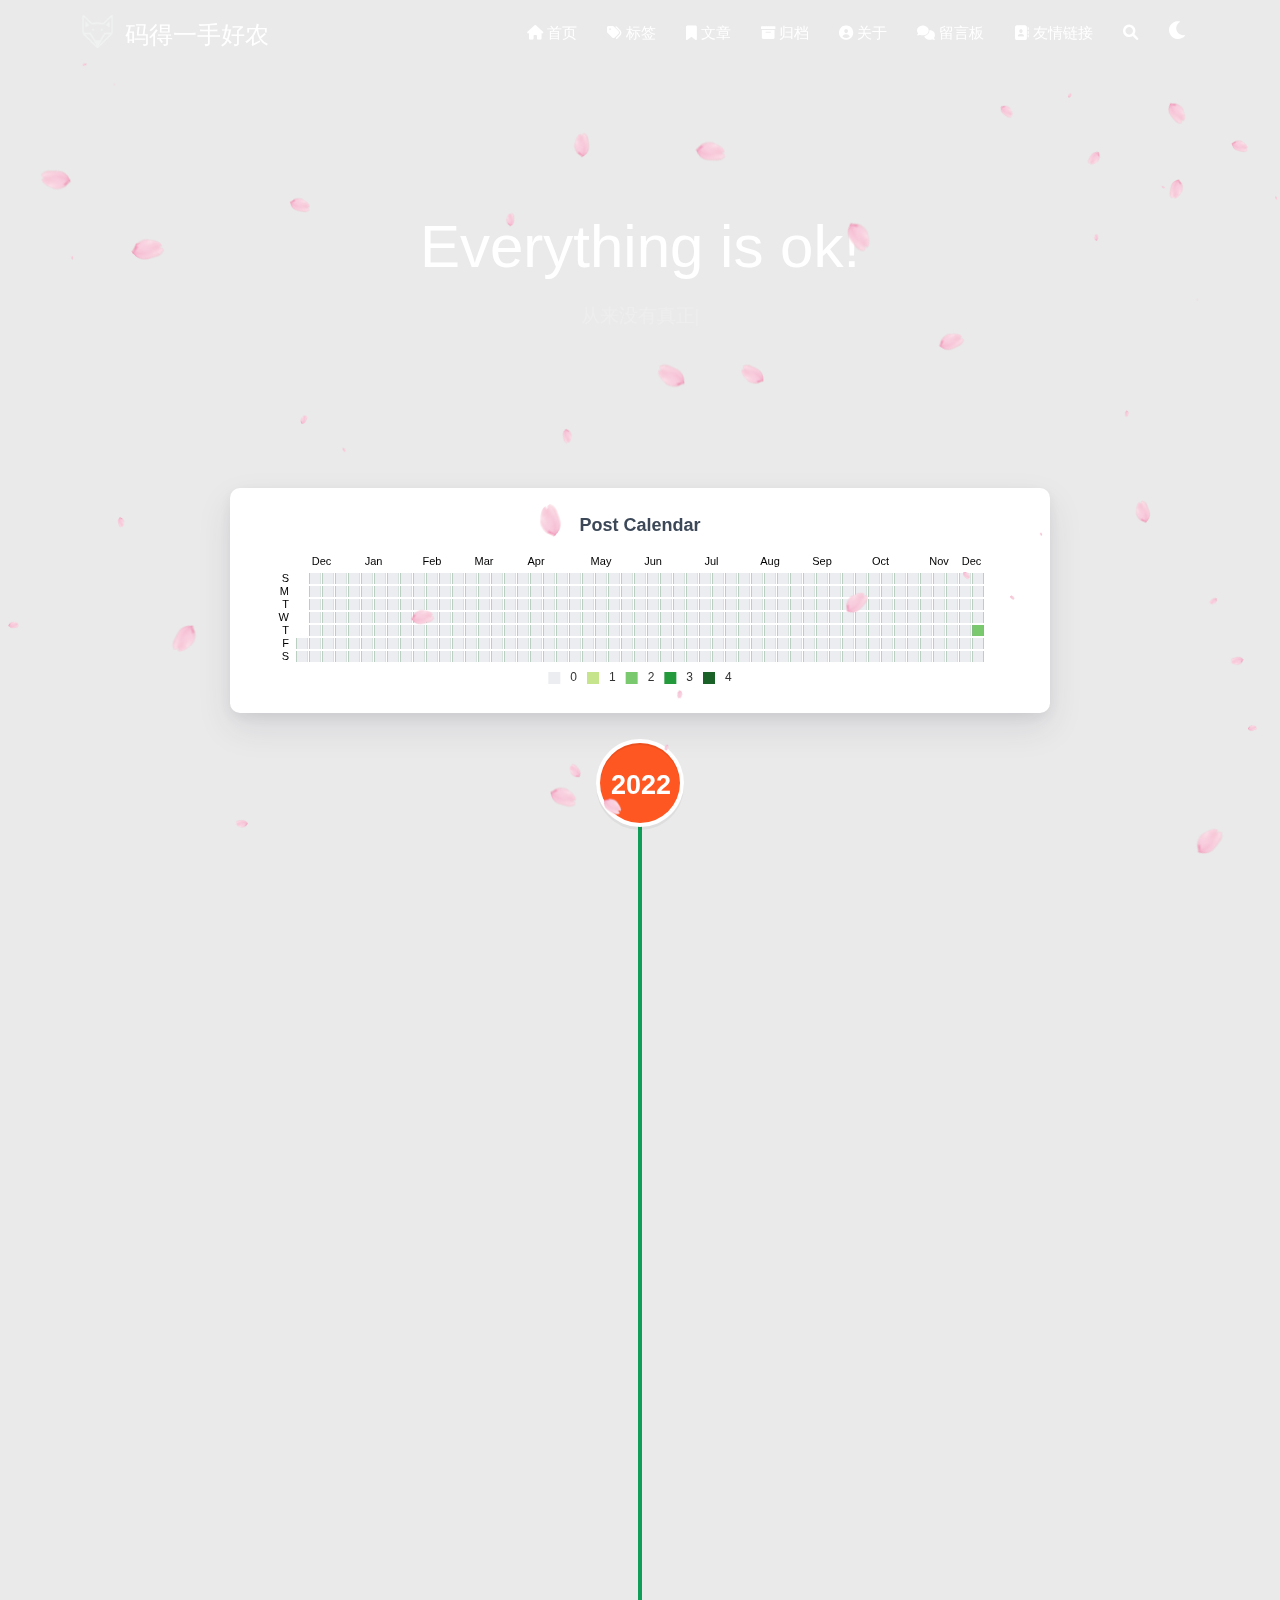
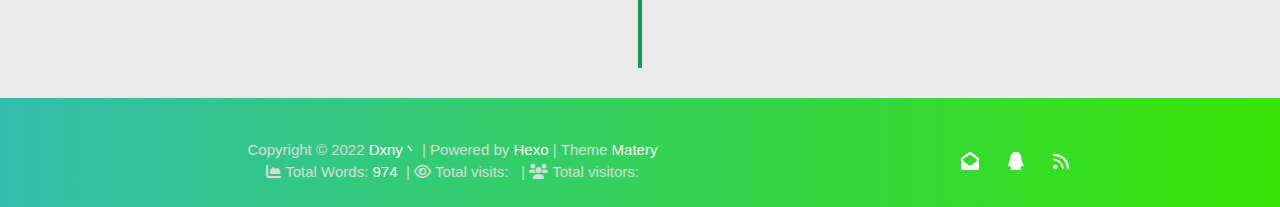
==== commit b5ce0f5f: "Site updated: 2022-12-10 11:41:26" ====
--- a/archives/index.html
+++ b/archives/index.html
@@ -429,7 +429,7 @@
         },
         calendar: [{
             left: 'center',
-            range: ["2021-12-08", "2022-12-08"],
+            range: ["2021-12-10", "2022-12-10"],
             cellSize: [13, 13],
             splitLine: {
                 show: false
@@ -456,7 +456,7 @@
             type: 'heatmap',
             coordinateSystem: 'calendar',
             calendarIndex: 0,
-            data: [["2021-12-08", 0], ["2021-12-09", 0], ["2021-12-10", 0], ["2021-12-11", 0], ["2021-12-12", 0], ["2021-12-13", 0], ["2021-12-14", 0], ["2021-12-15", 0], ["2021-12-16", 0], ["2021-12-17", 0], ["2021-12-18", 0], ["2021-12-19", 0], ["2021-12-20", 0], ["2021-12-21", 0], ["2021-12-22", 0], ["2021-12-23", 0], ["2021-12-24", 0], ["2021-12-25", 0], ["2021-12-26", 0], ["2021-12-27", 0], ["2021-12-28", 0], ["2021-12-29", 0], ["2021-12-30", 0], ["2021-12-31", 0], ["2022-01-01", 0], ["2022-01-02", 0], ["2022-01-03", 0], ["2022-01-04", 0], ["2022-01-05", 0], ["2022-01-06", 0], ["2022-01-07", 0], ["2022-01-08", 0], ["2022-01-09", 0], ["2022-01-10", 0], ["2022-01-11", 0], ["2022-01-12", 0], ["2022-01-13", 0], ["2022-01-14", 0], ["2022-01-15", 0], ["2022-01-16", 0], ["2022-01-17", 0], ["2022-01-18", 0], ["2022-01-19", 0], ["2022-01-20", 0], ["2022-01-21", 0], ["2022-01-22", 0], ["2022-01-23", 0], ["2022-01-24", 0], ["2022-01-25", 0], ["2022-01-26", 0], ["2022-01-27", 0], ["2022-01-28", 0], ["2022-01-29", 0], ["2022-01-30", 0], ["2022-01-31", 0], ["2022-02-01", 0], ["2022-02-02", 0], ["2022-02-03", 0], ["2022-02-04", 0], ["2022-02-05", 0], ["2022-02-06", 0], ["2022-02-07", 0], ["2022-02-08", 0], ["2022-02-09", 0], ["2022-02-10", 0], ["2022-02-11", 0], ["2022-02-12", 0], ["2022-02-13", 0], ["2022-02-14", 0], ["2022-02-15", 0], ["2022-02-16", 0], ["2022-02-17", 0], ["2022-02-18", 0], ["2022-02-19", 0], ["2022-02-20", 0], ["2022-02-21", 0], ["2022-02-22", 0], ["2022-02-23", 0], ["2022-02-24", 0], ["2022-02-25", 0], ["2022-02-26", 0], ["2022-02-27", 0], ["2022-02-28", 0], ["2022-03-01", 0], ["2022-03-02", 0], ["2022-03-03", 0], ["2022-03-04", 0], ["2022-03-05", 0], ["2022-03-06", 0], ["2022-03-07", 0], ["2022-03-08", 0], ["2022-03-09", 0], ["2022-03-10", 0], ["2022-03-11", 0], ["2022-03-12", 0], ["2022-03-13", 0], ["2022-03-14", 0], ["2022-03-15", 0], ["2022-03-16", 0], ["2022-03-17", 0], ["2022-03-18", 0], ["2022-03-19", 0], ["2022-03-20", 0], ["2022-03-21", 0], ["2022-03-22", 0], ["2022-03-23", 0], ["2022-03-24", 0], ["2022-03-25", 0], ["2022-03-26", 0], ["2022-03-27", 0], ["2022-03-28", 0], ["2022-03-29", 0], ["2022-03-30", 0], ["2022-03-31", 0], ["2022-04-01", 0], ["2022-04-02", 0], ["2022-04-03", 0], ["2022-04-04", 0], ["2022-04-05", 0], ["2022-04-06", 0], ["2022-04-07", 0], ["2022-04-08", 0], ["2022-04-09", 0], ["2022-04-10", 0], ["2022-04-11", 0], ["2022-04-12", 0], ["2022-04-13", 0], ["2022-04-14", 0], ["2022-04-15", 0], ["2022-04-16", 0], ["2022-04-17", 0], ["2022-04-18", 0], ["2022-04-19", 0], ["2022-04-20", 0], ["2022-04-21", 0], ["2022-04-22", 0], ["2022-04-23", 0], ["2022-04-24", 0], ["2022-04-25", 0], ["2022-04-26", 0], ["2022-04-27", 0], ["2022-04-28", 0], ["2022-04-29", 0], ["2022-04-30", 0], ["2022-05-01", 0], ["2022-05-02", 0], ["2022-05-03", 0], ["2022-05-04", 0], ["2022-05-05", 0], ["2022-05-06", 0], ["2022-05-07", 0], ["2022-05-08", 0], ["2022-05-09", 0], ["2022-05-10", 0], ["2022-05-11", 0], ["2022-05-12", 0], ["2022-05-13", 0], ["2022-05-14", 0], ["2022-05-15", 0], ["2022-05-16", 0], ["2022-05-17", 0], ["2022-05-18", 0], ["2022-05-19", 0], ["2022-05-20", 0], ["2022-05-21", 0], ["2022-05-22", 0], ["2022-05-23", 0], ["2022-05-24", 0], ["2022-05-25", 0], ["2022-05-26", 0], ["2022-05-27", 0], ["2022-05-28", 0], ["2022-05-29", 0], ["2022-05-30", 0], ["2022-05-31", 0], ["2022-06-01", 0], ["2022-06-02", 0], ["2022-06-03", 0], ["2022-06-04", 0], ["2022-06-05", 0], ["2022-06-06", 0], ["2022-06-07", 0], ["2022-06-08", 0], ["2022-06-09", 0], ["2022-06-10", 0], ["2022-06-11", 0], ["2022-06-12", 0], ["2022-06-13", 0], ["2022-06-14", 0], ["2022-06-15", 0], ["2022-06-16", 0], ["2022-06-17", 0], ["2022-06-18", 0], ["2022-06-19", 0], ["2022-06-20", 0], ["2022-06-21", 0], ["2022-06-22", 0], ["2022-06-23", 0], ["2022-06-24", 0], ["2022-06-25", 0], ["2022-06-26", 0], ["2022-06-27", 0], ["2022-06-28", 0], ["2022-06-29", 0], ["2022-06-30", 0], ["2022-07-01", 0], ["2022-07-02", 0], ["2022-07-03", 0], ["2022-07-04", 0], ["2022-07-05", 0], ["2022-07-06", 0], ["2022-07-07", 0], ["2022-07-08", 0], ["2022-07-09", 0], ["2022-07-10", 0], ["2022-07-11", 0], ["2022-07-12", 0], ["2022-07-13", 0], ["2022-07-14", 0], ["2022-07-15", 0], ["2022-07-16", 0], ["2022-07-17", 0], ["2022-07-18", 0], ["2022-07-19", 0], ["2022-07-20", 0], ["2022-07-21", 0], ["2022-07-22", 0], ["2022-07-23", 0], ["2022-07-24", 0], ["2022-07-25", 0], ["2022-07-26", 0], ["2022-07-27", 0], ["2022-07-28", 0], ["2022-07-29", 0], ["2022-07-30", 0], ["2022-07-31", 0], ["2022-08-01", 0], ["2022-08-02", 0], ["2022-08-03", 0], ["2022-08-04", 0], ["2022-08-05", 0], ["2022-08-06", 0], ["2022-08-07", 0], ["2022-08-08", 0], ["2022-08-09", 0], ["2022-08-10", 0], ["2022-08-11", 0], ["2022-08-12", 0], ["2022-08-13", 0], ["2022-08-14", 0], ["2022-08-15", 0], ["2022-08-16", 0], ["2022-08-17", 0], ["2022-08-18", 0], ["2022-08-19", 0], ["2022-08-20", 0], ["2022-08-21", 0], ["2022-08-22", 0], ["2022-08-23", 0], ["2022-08-24", 0], ["2022-08-25", 0], ["2022-08-26", 0], ["2022-08-27", 0], ["2022-08-28", 0], ["2022-08-29", 0], ["2022-08-30", 0], ["2022-08-31", 0], ["2022-09-01", 0], ["2022-09-02", 0], ["2022-09-03", 0], ["2022-09-04", 0], ["2022-09-05", 0], ["2022-09-06", 0], ["2022-09-07", 0], ["2022-09-08", 0], ["2022-09-09", 0], ["2022-09-10", 0], ["2022-09-11", 0], ["2022-09-12", 0], ["2022-09-13", 0], ["2022-09-14", 0], ["2022-09-15", 0], ["2022-09-16", 0], ["2022-09-17", 0], ["2022-09-18", 0], ["2022-09-19", 0], ["2022-09-20", 0], ["2022-09-21", 0], ["2022-09-22", 0], ["2022-09-23", 0], ["2022-09-24", 0], ["2022-09-25", 0], ["2022-09-26", 0], ["2022-09-27", 0], ["2022-09-28", 0], ["2022-09-29", 0], ["2022-09-30", 0], ["2022-10-01", 0], ["2022-10-02", 0], ["2022-10-03", 0], ["2022-10-04", 0], ["2022-10-05", 0], ["2022-10-06", 0], ["2022-10-07", 0], ["2022-10-08", 0], ["2022-10-09", 0], ["2022-10-10", 0], ["2022-10-11", 0], ["2022-10-12", 0], ["2022-10-13", 0], ["2022-10-14", 0], ["2022-10-15", 0], ["2022-10-16", 0], ["2022-10-17", 0], ["2022-10-18", 0], ["2022-10-19", 0], ["2022-10-20", 0], ["2022-10-21", 0], ["2022-10-22", 0], ["2022-10-23", 0], ["2022-10-24", 0], ["2022-10-25", 0], ["2022-10-26", 0], ["2022-10-27", 0], ["2022-10-28", 0], ["2022-10-29", 0], ["2022-10-30", 0], ["2022-10-31", 0], ["2022-11-01", 0], ["2022-11-02", 0], ["2022-11-03", 0], ["2022-11-04", 0], ["2022-11-05", 0], ["2022-11-06", 0], ["2022-11-07", 0], ["2022-11-08", 0], ["2022-11-09", 0], ["2022-11-10", 0], ["2022-11-11", 0], ["2022-11-12", 0], ["2022-11-13", 0], ["2022-11-14", 0], ["2022-11-15", 0], ["2022-11-16", 0], ["2022-11-17", 0], ["2022-11-18", 0], ["2022-11-19", 0], ["2022-11-20", 0], ["2022-11-21", 0], ["2022-11-22", 0], ["2022-11-23", 0], ["2022-11-24", 0], ["2022-11-25", 0], ["2022-11-26", 0], ["2022-11-27", 0], ["2022-11-28", 0], ["2022-11-29", 0], ["2022-11-30", 0], ["2022-12-01", 0], ["2022-12-02", 0], ["2022-12-03", 0], ["2022-12-04", 0], ["2022-12-05", 0], ["2022-12-06", 0], ["2022-12-07", 0], ["2022-12-08", 2]]
+            data: [["2021-12-10", 0], ["2021-12-11", 0], ["2021-12-12", 0], ["2021-12-13", 0], ["2021-12-14", 0], ["2021-12-15", 0], ["2021-12-16", 0], ["2021-12-17", 0], ["2021-12-18", 0], ["2021-12-19", 0], ["2021-12-20", 0], ["2021-12-21", 0], ["2021-12-22", 0], ["2021-12-23", 0], ["2021-12-24", 0], ["2021-12-25", 0], ["2021-12-26", 0], ["2021-12-27", 0], ["2021-12-28", 0], ["2021-12-29", 0], ["2021-12-30", 0], ["2021-12-31", 0], ["2022-01-01", 0], ["2022-01-02", 0], ["2022-01-03", 0], ["2022-01-04", 0], ["2022-01-05", 0], ["2022-01-06", 0], ["2022-01-07", 0], ["2022-01-08", 0], ["2022-01-09", 0], ["2022-01-10", 0], ["2022-01-11", 0], ["2022-01-12", 0], ["2022-01-13", 0], ["2022-01-14", 0], ["2022-01-15", 0], ["2022-01-16", 0], ["2022-01-17", 0], ["2022-01-18", 0], ["2022-01-19", 0], ["2022-01-20", 0], ["2022-01-21", 0], ["2022-01-22", 0], ["2022-01-23", 0], ["2022-01-24", 0], ["2022-01-25", 0], ["2022-01-26", 0], ["2022-01-27", 0], ["2022-01-28", 0], ["2022-01-29", 0], ["2022-01-30", 0], ["2022-01-31", 0], ["2022-02-01", 0], ["2022-02-02", 0], ["2022-02-03", 0], ["2022-02-04", 0], ["2022-02-05", 0], ["2022-02-06", 0], ["2022-02-07", 0], ["2022-02-08", 0], ["2022-02-09", 0], ["2022-02-10", 0], ["2022-02-11", 0], ["2022-02-12", 0], ["2022-02-13", 0], ["2022-02-14", 0], ["2022-02-15", 0], ["2022-02-16", 0], ["2022-02-17", 0], ["2022-02-18", 0], ["2022-02-19", 0], ["2022-02-20", 0], ["2022-02-21", 0], ["2022-02-22", 0], ["2022-02-23", 0], ["2022-02-24", 0], ["2022-02-25", 0], ["2022-02-26", 0], ["2022-02-27", 0], ["2022-02-28", 0], ["2022-03-01", 0], ["2022-03-02", 0], ["2022-03-03", 0], ["2022-03-04", 0], ["2022-03-05", 0], ["2022-03-06", 0], ["2022-03-07", 0], ["2022-03-08", 0], ["2022-03-09", 0], ["2022-03-10", 0], ["2022-03-11", 0], ["2022-03-12", 0], ["2022-03-13", 0], ["2022-03-14", 0], ["2022-03-15", 0], ["2022-03-16", 0], ["2022-03-17", 0], ["2022-03-18", 0], ["2022-03-19", 0], ["2022-03-20", 0], ["2022-03-21", 0], ["2022-03-22", 0], ["2022-03-23", 0], ["2022-03-24", 0], ["2022-03-25", 0], ["2022-03-26", 0], ["2022-03-27", 0], ["2022-03-28", 0], ["2022-03-29", 0], ["2022-03-30", 0], ["2022-03-31", 0], ["2022-04-01", 0], ["2022-04-02", 0], ["2022-04-03", 0], ["2022-04-04", 0], ["2022-04-05", 0], ["2022-04-06", 0], ["2022-04-07", 0], ["2022-04-08", 0], ["2022-04-09", 0], ["2022-04-10", 0], ["2022-04-11", 0], ["2022-04-12", 0], ["2022-04-13", 0], ["2022-04-14", 0], ["2022-04-15", 0], ["2022-04-16", 0], ["2022-04-17", 0], ["2022-04-18", 0], ["2022-04-19", 0], ["2022-04-20", 0], ["2022-04-21", 0], ["2022-04-22", 0], ["2022-04-23", 0], ["2022-04-24", 0], ["2022-04-25", 0], ["2022-04-26", 0], ["2022-04-27", 0], ["2022-04-28", 0], ["2022-04-29", 0], ["2022-04-30", 0], ["2022-05-01", 0], ["2022-05-02", 0], ["2022-05-03", 0], ["2022-05-04", 0], ["2022-05-05", 0], ["2022-05-06", 0], ["2022-05-07", 0], ["2022-05-08", 0], ["2022-05-09", 0], ["2022-05-10", 0], ["2022-05-11", 0], ["2022-05-12", 0], ["2022-05-13", 0], ["2022-05-14", 0], ["2022-05-15", 0], ["2022-05-16", 0], ["2022-05-17", 0], ["2022-05-18", 0], ["2022-05-19", 0], ["2022-05-20", 0], ["2022-05-21", 0], ["2022-05-22", 0], ["2022-05-23", 0], ["2022-05-24", 0], ["2022-05-25", 0], ["2022-05-26", 0], ["2022-05-27", 0], ["2022-05-28", 0], ["2022-05-29", 0], ["2022-05-30", 0], ["2022-05-31", 0], ["2022-06-01", 0], ["2022-06-02", 0], ["2022-06-03", 0], ["2022-06-04", 0], ["2022-06-05", 0], ["2022-06-06", 0], ["2022-06-07", 0], ["2022-06-08", 0], ["2022-06-09", 0], ["2022-06-10", 0], ["2022-06-11", 0], ["2022-06-12", 0], ["2022-06-13", 0], ["2022-06-14", 0], ["2022-06-15", 0], ["2022-06-16", 0], ["2022-06-17", 0], ["2022-06-18", 0], ["2022-06-19", 0], ["2022-06-20", 0], ["2022-06-21", 0], ["2022-06-22", 0], ["2022-06-23", 0], ["2022-06-24", 0], ["2022-06-25", 0], ["2022-06-26", 0], ["2022-06-27", 0], ["2022-06-28", 0], ["2022-06-29", 0], ["2022-06-30", 0], ["2022-07-01", 0], ["2022-07-02", 0], ["2022-07-03", 0], ["2022-07-04", 0], ["2022-07-05", 0], ["2022-07-06", 0], ["2022-07-07", 0], ["2022-07-08", 0], ["2022-07-09", 0], ["2022-07-10", 0], ["2022-07-11", 0], ["2022-07-12", 0], ["2022-07-13", 0], ["2022-07-14", 0], ["2022-07-15", 0], ["2022-07-16", 0], ["2022-07-17", 0], ["2022-07-18", 0], ["2022-07-19", 0], ["2022-07-20", 0], ["2022-07-21", 0], ["2022-07-22", 0], ["2022-07-23", 0], ["2022-07-24", 0], ["2022-07-25", 0], ["2022-07-26", 0], ["2022-07-27", 0], ["2022-07-28", 0], ["2022-07-29", 0], ["2022-07-30", 0], ["2022-07-31", 0], ["2022-08-01", 0], ["2022-08-02", 0], ["2022-08-03", 0], ["2022-08-04", 0], ["2022-08-05", 0], ["2022-08-06", 0], ["2022-08-07", 0], ["2022-08-08", 0], ["2022-08-09", 0], ["2022-08-10", 0], ["2022-08-11", 0], ["2022-08-12", 0], ["2022-08-13", 0], ["2022-08-14", 0], ["2022-08-15", 0], ["2022-08-16", 0], ["2022-08-17", 0], ["2022-08-18", 0], ["2022-08-19", 0], ["2022-08-20", 0], ["2022-08-21", 0], ["2022-08-22", 0], ["2022-08-23", 0], ["2022-08-24", 0], ["2022-08-25", 0], ["2022-08-26", 0], ["2022-08-27", 0], ["2022-08-28", 0], ["2022-08-29", 0], ["2022-08-30", 0], ["2022-08-31", 0], ["2022-09-01", 0], ["2022-09-02", 0], ["2022-09-03", 0], ["2022-09-04", 0], ["2022-09-05", 0], ["2022-09-06", 0], ["2022-09-07", 0], ["2022-09-08", 0], ["2022-09-09", 0], ["2022-09-10", 0], ["2022-09-11", 0], ["2022-09-12", 0], ["2022-09-13", 0], ["2022-09-14", 0], ["2022-09-15", 0], ["2022-09-16", 0], ["2022-09-17", 0], ["2022-09-18", 0], ["2022-09-19", 0], ["2022-09-20", 0], ["2022-09-21", 0], ["2022-09-22", 0], ["2022-09-23", 0], ["2022-09-24", 0], ["2022-09-25", 0], ["2022-09-26", 0], ["2022-09-27", 0], ["2022-09-28", 0], ["2022-09-29", 0], ["2022-09-30", 0], ["2022-10-01", 0], ["2022-10-02", 0], ["2022-10-03", 0], ["2022-10-04", 0], ["2022-10-05", 0], ["2022-10-06", 0], ["2022-10-07", 0], ["2022-10-08", 0], ["2022-10-09", 0], ["2022-10-10", 0], ["2022-10-11", 0], ["2022-10-12", 0], ["2022-10-13", 0], ["2022-10-14", 0], ["2022-10-15", 0], ["2022-10-16", 0], ["2022-10-17", 0], ["2022-10-18", 0], ["2022-10-19", 0], ["2022-10-20", 0], ["2022-10-21", 0], ["2022-10-22", 0], ["2022-10-23", 0], ["2022-10-24", 0], ["2022-10-25", 0], ["2022-10-26", 0], ["2022-10-27", 0], ["2022-10-28", 0], ["2022-10-29", 0], ["2022-10-30", 0], ["2022-10-31", 0], ["2022-11-01", 0], ["2022-11-02", 0], ["2022-11-03", 0], ["2022-11-04", 0], ["2022-11-05", 0], ["2022-11-06", 0], ["2022-11-07", 0], ["2022-11-08", 0], ["2022-11-09", 0], ["2022-11-10", 0], ["2022-11-11", 0], ["2022-11-12", 0], ["2022-11-13", 0], ["2022-11-14", 0], ["2022-11-15", 0], ["2022-11-16", 0], ["2022-11-17", 0], ["2022-11-18", 0], ["2022-11-19", 0], ["2022-11-20", 0], ["2022-11-21", 0], ["2022-11-22", 0], ["2022-11-23", 0], ["2022-11-24", 0], ["2022-11-25", 0], ["2022-11-26", 0], ["2022-11-27", 0], ["2022-11-28", 0], ["2022-11-29", 0], ["2022-11-30", 0], ["2022-12-01", 0], ["2022-12-02", 0], ["2022-12-03", 0], ["2022-12-04", 0], ["2022-12-05", 0], ["2022-12-06", 0], ["2022-12-07", 0], ["2022-12-08", 2], ["2022-12-09", 0], ["2022-12-10", 0]]
         }]
 
     };
